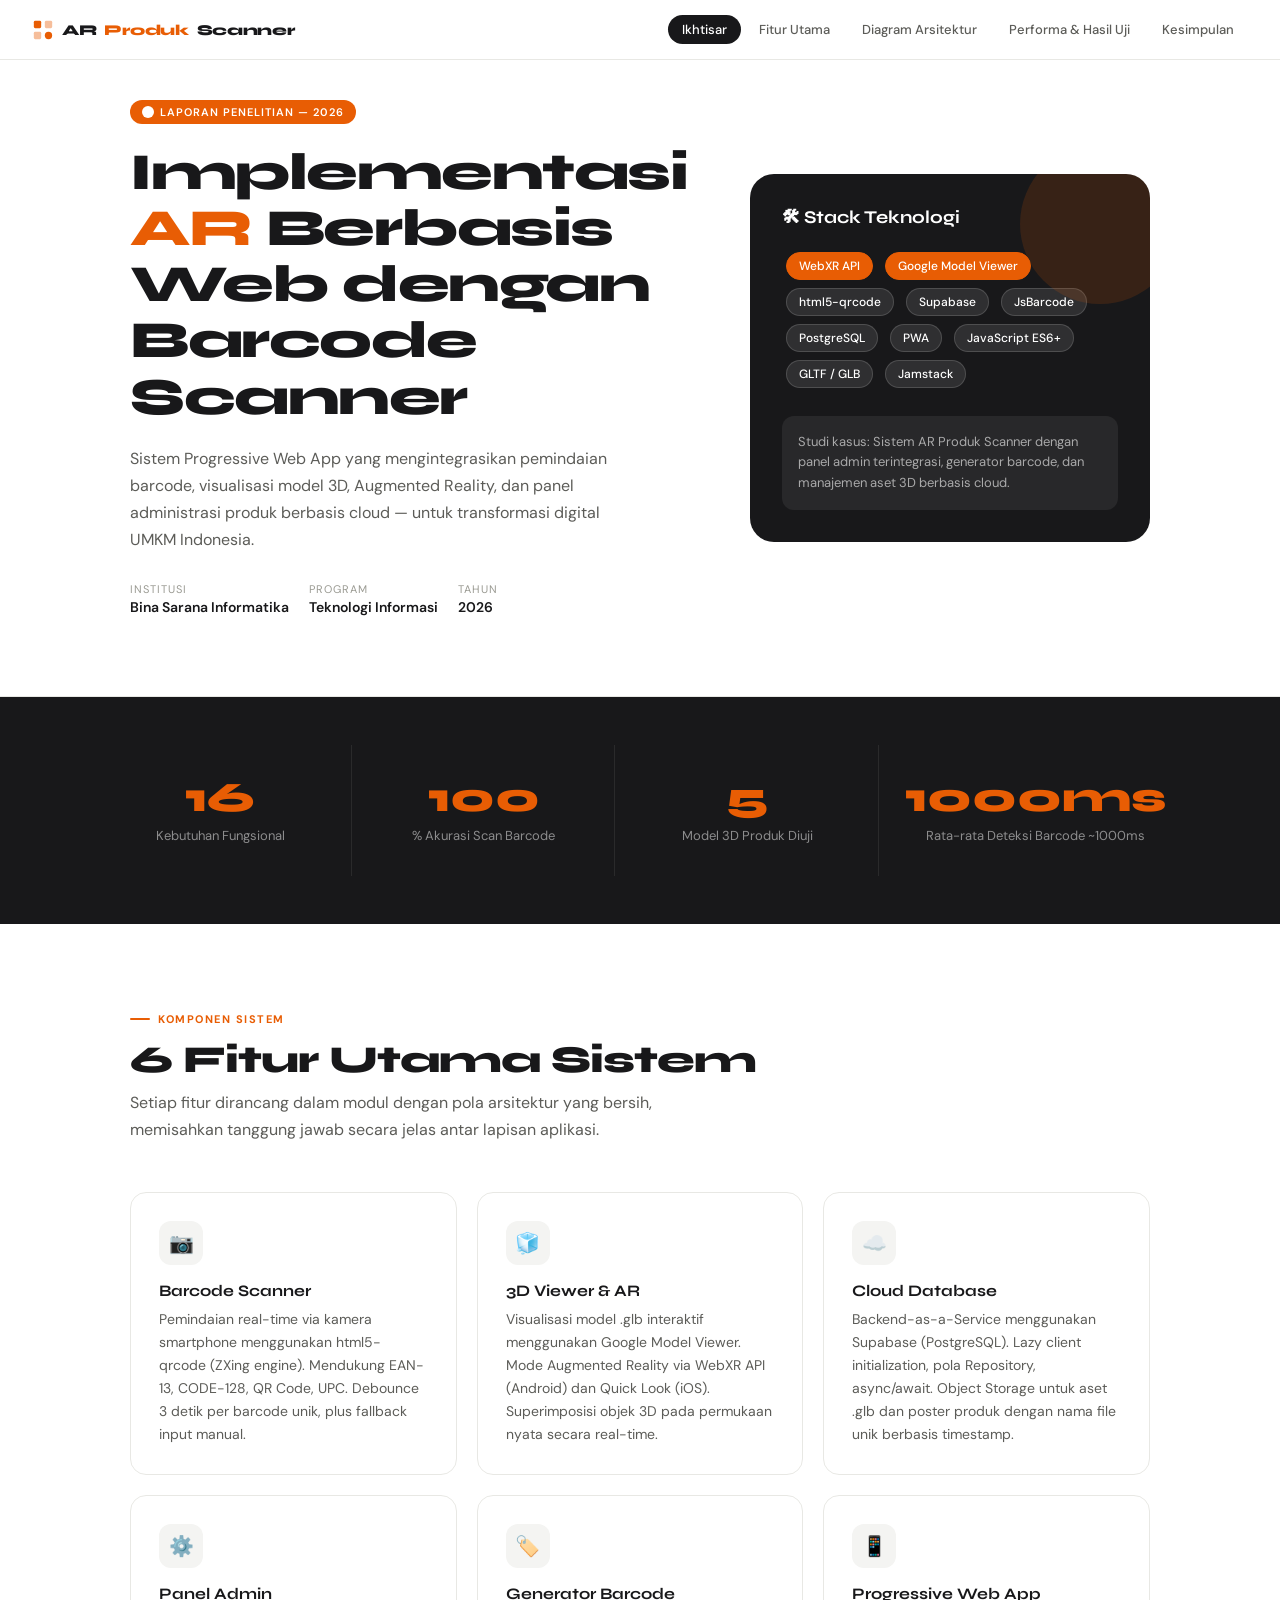
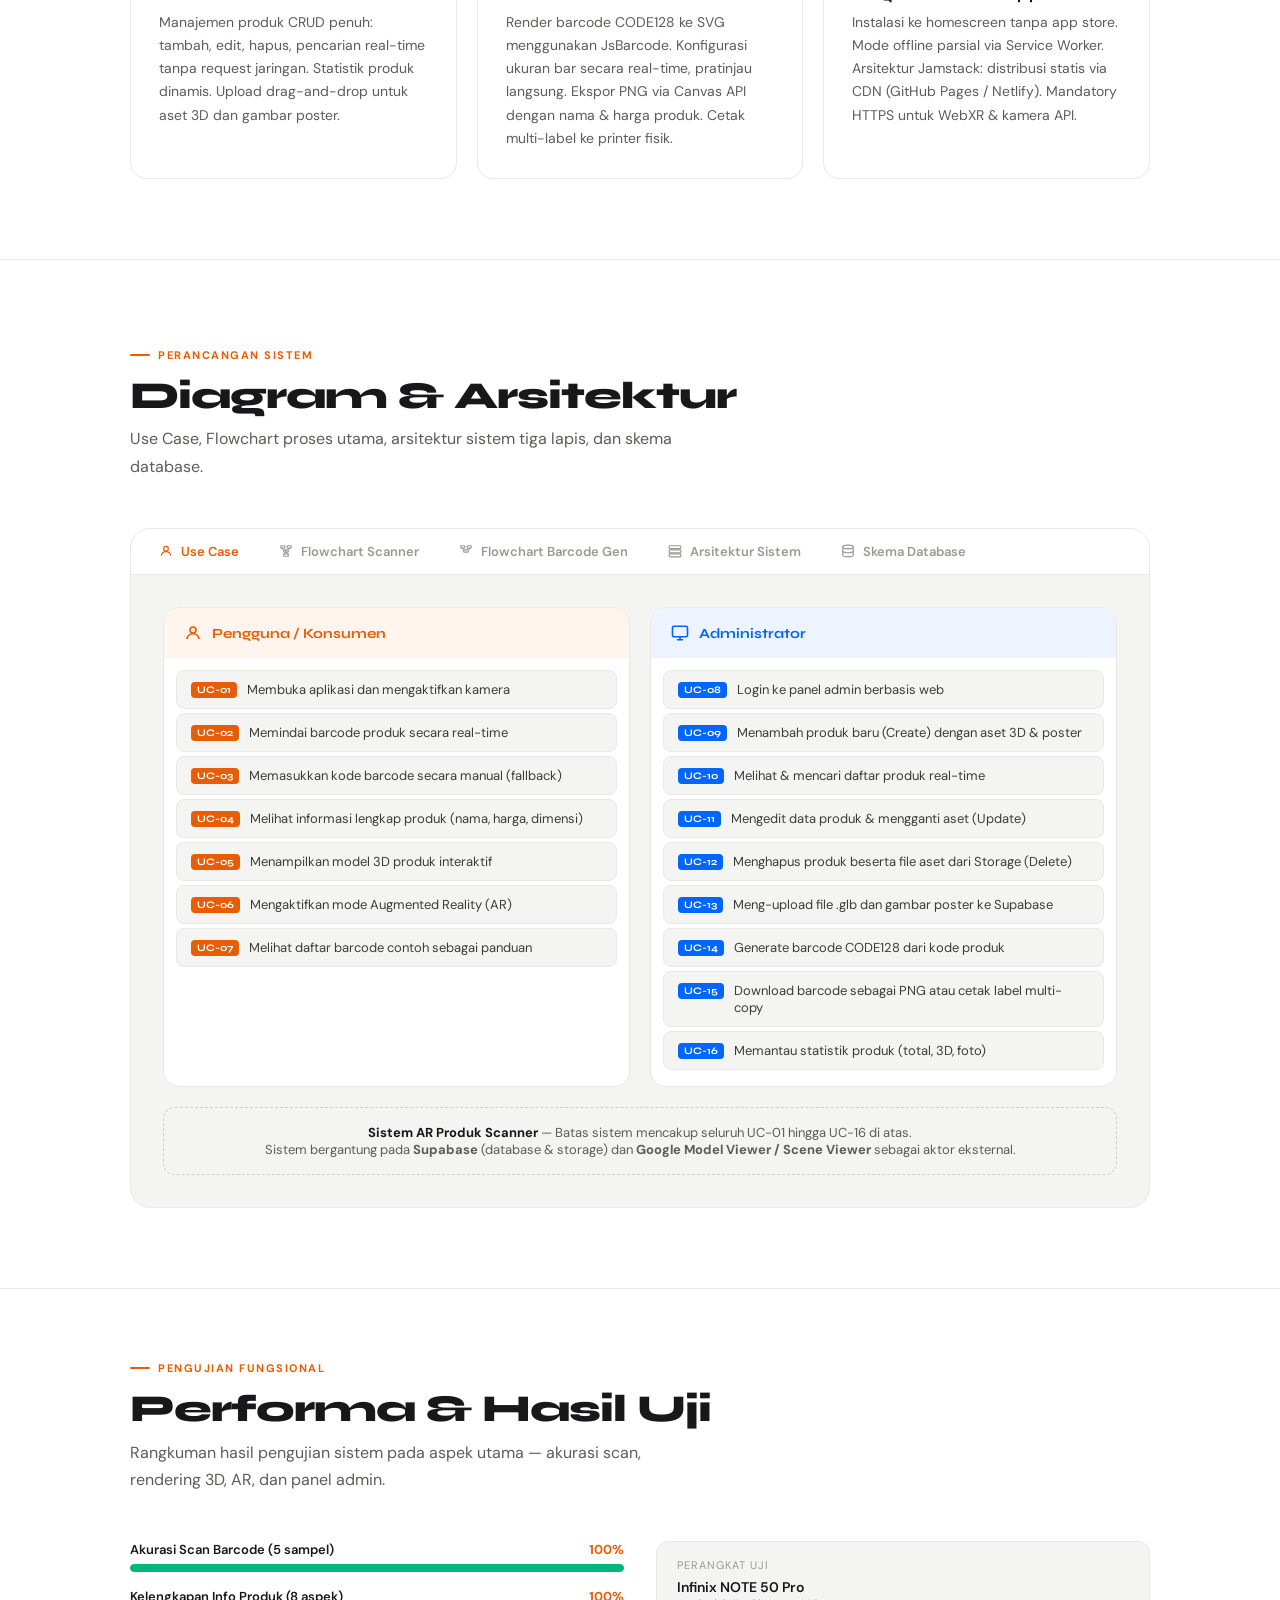
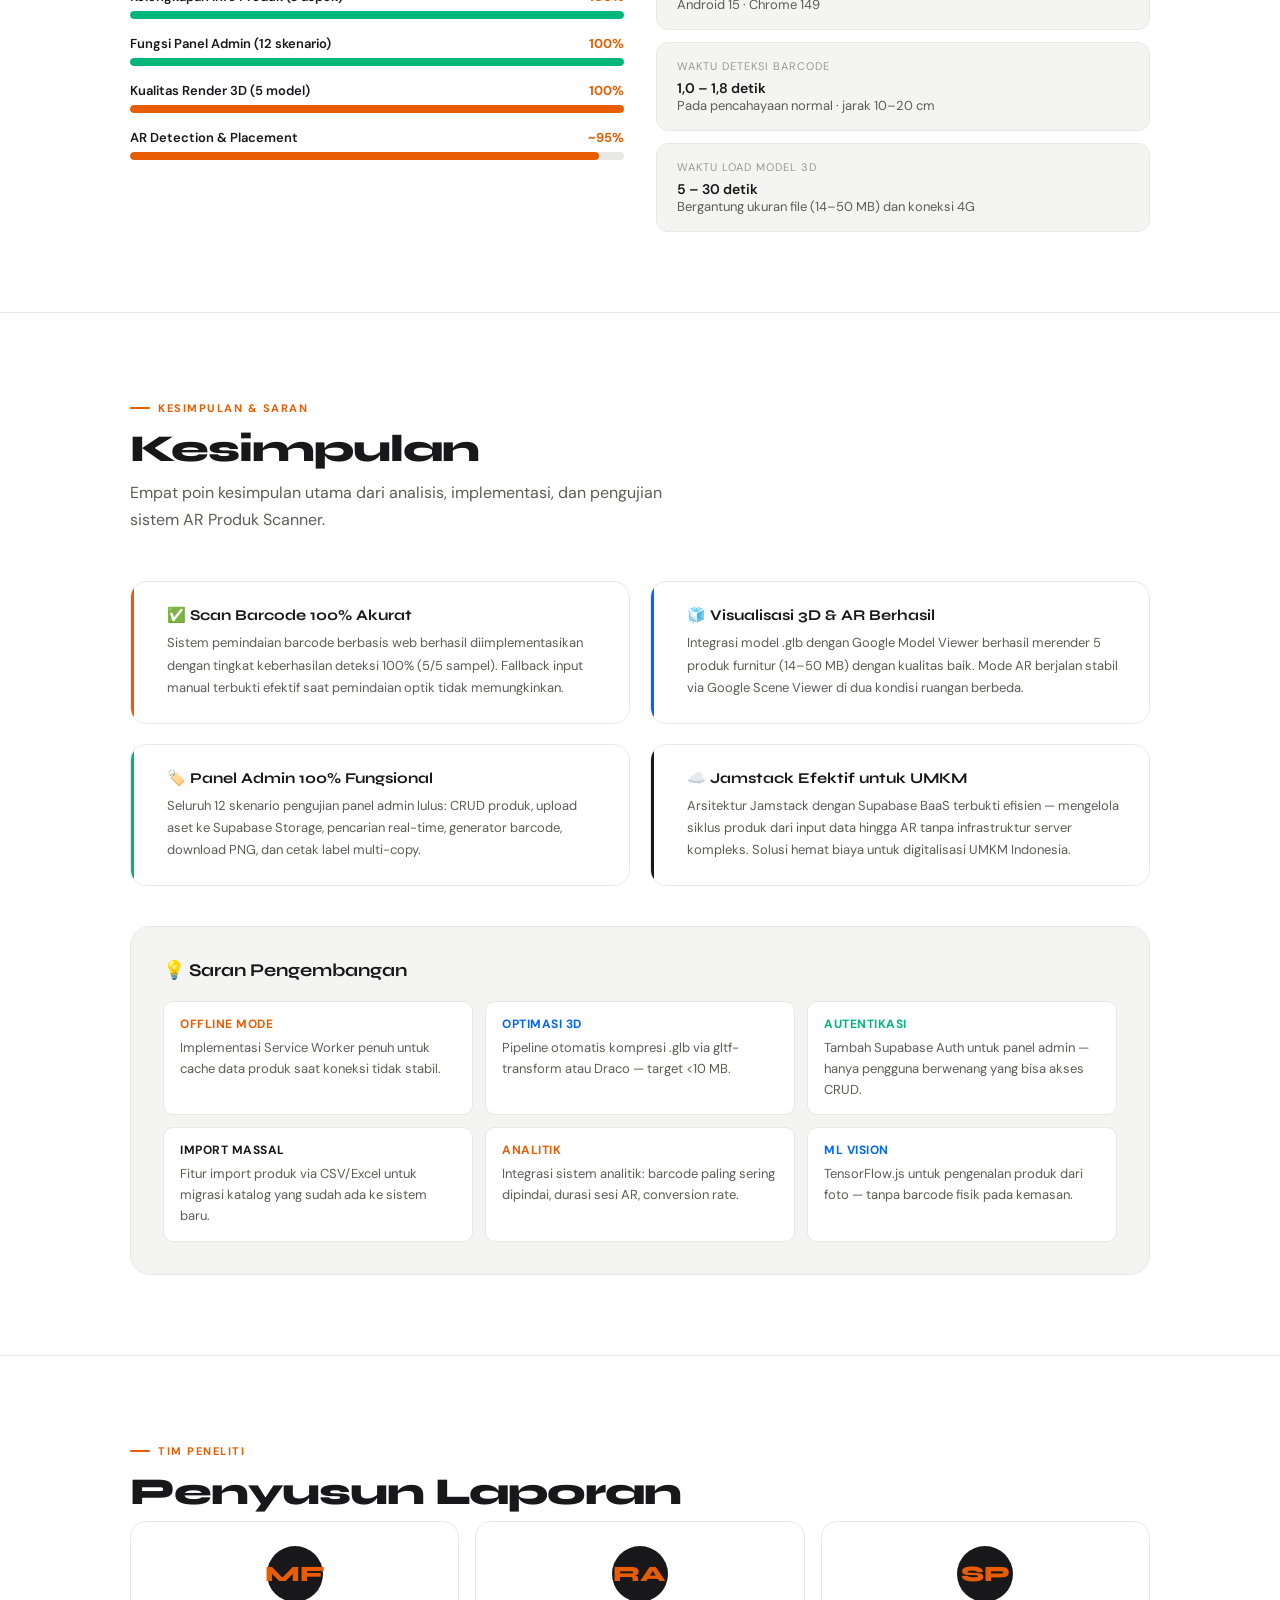
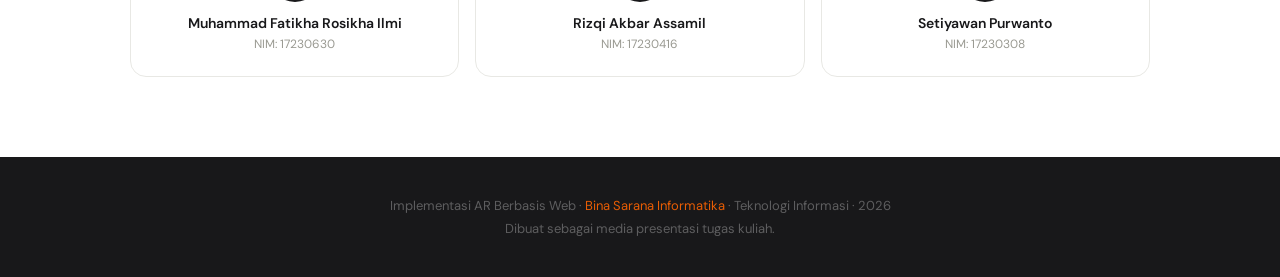
==== ARLabel/ar-presentasi.html @ 452294fd "Add files via upload" ====
<!DOCTYPE html>
<html lang="id">
<head>
<meta charset="UTF-8">
<meta name="viewport" content="width=device-width, initial-scale=1.0">
<title>AR Produk Scanner — Presentasi</title>
<link href="https://fonts.googleapis.com/css2?family=Syne:wght@400;600;700;800&family=DM+Sans:ital,opsz,wght@0,9..40,300;0,9..40,400;0,9..40,500;1,9..40,300&display=swap" rel="stylesheet">
<style>
:root {
  --white: #ffffff;
  --off: #f7f7f5;
  --gray-50: #f4f4f2;
  --gray-100: #e8e8e4;
  --gray-200: #d0d0ca;
  --gray-400: #9a9a92;
  --gray-600: #5c5c58;
  --gray-900: #18181a;
  --accent: #e85d04;
  --accent-2: #0066ff;
  --accent-3: #00b67a;
  --accent-dark: #bf4a00;
  --shadow: 0 2px 16px rgba(0,0,0,0.07);
  --shadow-lg: 0 8px 40px rgba(0,0,0,0.10);
  --radius: 16px;
  --radius-sm: 8px;
}

*, *::before, *::after { box-sizing: border-box; margin: 0; padding: 0; }

html { scroll-behavior: smooth; }

body {
  font-family: 'DM Sans', sans-serif;
  background: var(--white);
  color: var(--gray-900);
  min-height: 100vh;
  overflow-x: hidden;
}

/* NAV */
nav {
  position: fixed; top: 0; left: 0; right: 0; z-index: 100;
  background: rgba(255,255,255,0.92);
  backdrop-filter: blur(12px);
  border-bottom: 1px solid var(--gray-100);
  padding: 0 32px;
  height: 60px;
  display: flex; align-items: center; justify-content: space-between;
}
.nav-brand {
  font-family: 'Syne', sans-serif;
  font-weight: 800;
  font-size: 15px;
  letter-spacing: -0.3px;
  color: var(--gray-900);
  display: flex; align-items: center; gap: 8px;
}
.nav-brand span { color: var(--accent); }
.nav-links { display: flex; gap: 4px; }
.nav-links a {
  padding: 6px 14px;
  border-radius: 999px;
  font-size: 13px;
  font-weight: 500;
  color: var(--gray-600);
  text-decoration: none;
  transition: all 0.2s;
}
.nav-links a:hover { background: var(--gray-50); color: var(--gray-900); }
.nav-links a.active { background: var(--gray-900); color: #fff; }

/* HERO */
.hero {
  padding: 100px 40px 80px;
  max-width: 1100px;
  margin: 0 auto;
  display: grid;
  grid-template-columns: 1fr 400px;
  gap: 60px;
  align-items: center;
}
.hero-badge {
  display: inline-flex; align-items: center; gap: 6px;
  background: var(--accent);
  color: #fff;
  font-size: 11px;
  font-weight: 600;
  letter-spacing: 1px;
  text-transform: uppercase;
  padding: 5px 12px;
  border-radius: 999px;
  margin-bottom: 20px;
}
.hero h1 {
  font-family: 'Syne', sans-serif;
  font-weight: 800;
  font-size: clamp(32px, 5vw, 52px);
  line-height: 1.08;
  letter-spacing: -1.5px;
  color: var(--gray-900);
  margin-bottom: 20px;
}
.hero h1 em { font-style: normal; color: var(--accent); }
.hero-sub {
  font-size: 16px;
  line-height: 1.7;
  color: var(--gray-600);
  margin-bottom: 28px;
  max-width: 480px;
}
.hero-meta {
  display: flex; gap: 20px; flex-wrap: wrap;
}
.hero-meta-item {
  display: flex; flex-direction: column;
}
.hero-meta-item .label { font-size: 11px; text-transform: uppercase; letter-spacing: 1px; color: var(--gray-400); }
.hero-meta-item .value { font-size: 14px; font-weight: 600; color: var(--gray-900); margin-top: 2px; }

.hero-card {
  background: var(--gray-900);
  border-radius: 24px;
  padding: 32px;
  color: #fff;
  position: relative;
  overflow: hidden;
}
.hero-card::before {
  content: '';
  position: absolute; top: -30px; right: -30px;
  width: 160px; height: 160px;
  background: var(--accent);
  border-radius: 50%;
  opacity: 0.15;
}
.hero-card h3 { font-family: 'Syne', sans-serif; font-size: 18px; font-weight: 700; margin-bottom: 20px; }
.tech-pill {
  display: inline-block;
  background: rgba(255,255,255,0.1);
  border: 1px solid rgba(255,255,255,0.15);
  color: #fff;
  padding: 5px 12px;
  border-radius: 999px;
  font-size: 12px;
  font-weight: 500;
  margin: 4px;
}
.tech-pill.highlight { background: var(--accent); border-color: var(--accent); }

/* SECTIONS */
.section {
  padding: 80px 40px;
  max-width: 1100px;
  margin: 0 auto;
}
.section-label {
  display: inline-flex; align-items: center; gap: 8px;
  font-size: 11px; font-weight: 700; letter-spacing: 1.5px;
  text-transform: uppercase; color: var(--accent);
  margin-bottom: 12px;
}
.section-label::before {
  content: '';
  display: block;
  width: 20px; height: 2px;
  background: var(--accent);
  border-radius: 2px;
}
.section h2 {
  font-family: 'Syne', sans-serif;
  font-size: clamp(24px, 3.5vw, 38px);
  font-weight: 800;
  letter-spacing: -1px;
  color: var(--gray-900);
  margin-bottom: 8px;
  line-height: 1.15;
}
.section-desc {
  font-size: 16px;
  color: var(--gray-600);
  line-height: 1.7;
  max-width: 560px;
  margin-bottom: 48px;
}
.divider {
  border: none;
  border-top: 1px solid var(--gray-100);
  margin: 0;
}

/* STATS STRIPE */
.stats-stripe {
  background: var(--gray-900);
  padding: 48px 40px;
}
.stats-inner {
  max-width: 1100px;
  margin: 0 auto;
  display: grid;
  grid-template-columns: repeat(4, 1fr);
  gap: 2px;
}
.stat-item {
  padding: 32px 24px;
  text-align: center;
  border-right: 1px solid rgba(255,255,255,0.08);
}
.stat-item:last-child { border-right: none; }
.stat-num {
  font-family: 'Syne', sans-serif;
  font-size: 42px;
  font-weight: 800;
  color: var(--accent);
  line-height: 1;
  margin-bottom: 8px;
}
.stat-label { font-size: 13px; color: rgba(255,255,255,0.5); }

/* FEATURE GRID */
.feature-grid {
  display: grid;
  grid-template-columns: repeat(3, 1fr);
  gap: 20px;
}
.feature-card {
  background: var(--white);
  border: 1.5px solid var(--gray-100);
  border-radius: var(--radius);
  padding: 28px;
  transition: all 0.25s;
  cursor: default;
  position: relative;
  overflow: hidden;
}
.feature-card:hover {
  border-color: var(--accent);
  box-shadow: var(--shadow-lg);
  transform: translateY(-3px);
}
.feature-card:hover .feature-icon { background: var(--accent); color: #fff; }
.feature-icon {
  width: 44px; height: 44px;
  border-radius: 12px;
  background: var(--gray-50);
  display: flex; align-items: center; justify-content: center;
  font-size: 20px;
  margin-bottom: 16px;
  transition: all 0.25s;
}
.feature-card h4 {
  font-family: 'Syne', sans-serif;
  font-size: 16px;
  font-weight: 700;
  color: var(--gray-900);
  margin-bottom: 8px;
}
.feature-card p {
  font-size: 14px;
  color: var(--gray-600);
  line-height: 1.65;
}

/* DIAGRAM AREA */
.diagram-area {
  background: var(--gray-50);
  border: 1.5px solid var(--gray-100);
  border-radius: 20px;
  overflow: hidden;
}
.diagram-tabs {
  display: flex;
  border-bottom: 1.5px solid var(--gray-100);
  background: var(--white);
  padding: 0 8px;
  overflow-x: auto;
}
.diagram-tab {
  padding: 14px 20px;
  font-size: 13px;
  font-weight: 600;
  color: var(--gray-400);
  cursor: pointer;
  border-bottom: 2.5px solid transparent;
  margin-bottom: -1.5px;
  white-space: nowrap;
  transition: all 0.2s;
  display: flex; align-items: center; gap: 8px;
}
.diagram-tab:hover { color: var(--gray-900); }
.diagram-tab.active { color: var(--accent); border-bottom-color: var(--accent); }
.diagram-content { padding: 32px; display: none; }
.diagram-content.active { display: block; }

/* FLOWCHART SVG */
.flow-wrap { display: flex; justify-content: center; overflow-x: auto; }
svg.diagram { max-width: 100%; }

/* USE CASE TABLE */
.usecase-grid {
  display: grid;
  grid-template-columns: 1fr 1fr;
  gap: 20px;
}
.actor-box {
  background: var(--white);
  border: 1.5px solid var(--gray-100);
  border-radius: var(--radius);
  overflow: hidden;
}
.actor-header {
  padding: 16px 20px;
  font-family: 'Syne', sans-serif;
  font-size: 14px;
  font-weight: 700;
  display: flex; align-items: center; gap: 10px;
}
.actor-header.user { background: #fff4ee; color: var(--accent); }
.actor-header.admin { background: #eef4ff; color: var(--accent-2); }
.actor-body { padding: 8px 12px 12px; }
.uc-item {
  padding: 10px 14px;
  margin: 4px 0;
  border-radius: 8px;
  font-size: 13px;
  color: var(--gray-700, #3c3c3a);
  display: flex; align-items: flex-start; gap: 10px;
  background: var(--gray-50);
  border: 1px solid var(--gray-100);
}
.uc-item .uc-num {
  font-family: 'Syne', sans-serif;
  font-size: 10px;
  font-weight: 700;
  color: var(--white);
  background: var(--accent);
  padding: 2px 6px;
  border-radius: 4px;
  white-space: nowrap;
  margin-top: 1px;
}
.uc-item.admin-uc .uc-num { background: var(--accent-2); }

/* ARCH LAYERS */
.arch-layers { display: flex; flex-direction: column; gap: 12px; }
.arch-layer {
  border-radius: 14px;
  padding: 20px 24px;
  display: flex;
  align-items: flex-start;
  gap: 16px;
  border: 1.5px solid;
  transition: all 0.25s;
}
.arch-layer:hover { transform: translateX(4px); }
.arch-layer.client { border-color: #ffd0b5; background: #fff8f4; }
.arch-layer.service { border-color: #c0d8ff; background: #f0f6ff; }
.arch-layer.data { border-color: #b8ebd5; background: #f0faf5; }
.arch-layer-icon {
  width: 44px; height: 44px;
  border-radius: 12px;
  display: flex; align-items: center; justify-content: center;
  font-size: 22px;
  flex-shrink: 0;
}
.arch-layer.client .arch-layer-icon { background: #ffe5d0; }
.arch-layer.service .arch-layer-icon { background: #d5e8ff; }
.arch-layer.data .arch-layer-icon { background: #d0f0e5; }
.arch-layer-body h4 { font-family: 'Syne', sans-serif; font-size: 15px; font-weight: 700; margin-bottom: 4px; }
.arch-layer-body p { font-size: 13px; color: var(--gray-600); line-height: 1.6; }
.arch-arrow {
  text-align: center;
  font-size: 12px;
  color: var(--gray-400);
  font-style: italic;
  padding: 0 16px;
  display: flex; align-items: center; justify-content: center; gap: 8px;
}
.arch-arrow::before, .arch-arrow::after {
  content: '';
  flex: 1; height: 1px;
  background: var(--gray-200);
}

/* DB SCHEMA */
.db-table {
  background: var(--white);
  border: 1.5px solid var(--gray-100);
  border-radius: var(--radius);
  overflow: hidden;
}
.db-table-header {
  background: var(--gray-900);
  padding: 14px 20px;
  font-family: 'Syne', sans-serif;
  font-size: 14px;
  font-weight: 700;
  color: #fff;
  display: flex; align-items: center; gap: 10px;
}
.db-table-header .db-icon { color: var(--accent); }
table.schema {
  width: 100%;
  border-collapse: collapse;
  font-size: 13px;
}
table.schema th {
  background: var(--gray-50);
  padding: 10px 16px;
  text-align: left;
  font-weight: 600;
  font-size: 11px;
  text-transform: uppercase;
  letter-spacing: 0.8px;
  color: var(--gray-600);
  border-bottom: 1.5px solid var(--gray-100);
}
table.schema td {
  padding: 11px 16px;
  border-bottom: 1px solid var(--gray-50);
  color: var(--gray-900);
  vertical-align: top;
}
table.schema tr:last-child td { border-bottom: none; }
table.schema tr:hover td { background: var(--gray-50); }
.badge {
  display: inline-block;
  padding: 2px 8px;
  border-radius: 4px;
  font-size: 11px;
  font-weight: 600;
  letter-spacing: 0.3px;
}
.badge-pk { background: #fff1e5; color: var(--accent); }
.badge-nn { background: #e5f0ff; color: var(--accent-2); }
.badge-uk { background: #fce8ff; color: #9b3dca; }
.badge-opt { background: var(--gray-50); color: var(--gray-600); }
.code-type { font-family: monospace; font-size: 12px; color: var(--accent-2); }

/* CONCLUSION */
.conclusion-grid {
  display: grid;
  grid-template-columns: repeat(2, 1fr);
  gap: 20px;
}
.conclusion-card {
  border-radius: var(--radius);
  padding: 24px;
  border: 1.5px solid var(--gray-100);
  background: var(--white);
  position: relative;
  overflow: hidden;
}
.conclusion-card::before {
  content: '';
  position: absolute;
  top: 0; left: 0;
  width: 3px;
  height: 100%;
}
.conclusion-card.orange::before { background: var(--accent); }
.conclusion-card.blue::before { background: var(--accent-2); }
.conclusion-card.green::before { background: var(--accent-3); }
.conclusion-card.dark::before { background: var(--gray-900); }
.conclusion-card h4 {
  font-family: 'Syne', sans-serif;
  font-size: 15px;
  font-weight: 700;
  color: var(--gray-900);
  margin-bottom: 8px;
  padding-left: 12px;
}
.conclusion-card p {
  font-size: 13px;
  line-height: 1.7;
  color: var(--gray-600);
  padding-left: 12px;
}

/* TEAM */
.team-row {
  display: flex;
  gap: 16px;
  flex-wrap: wrap;
}
.team-card {
  flex: 1; min-width: 180px;
  background: var(--white);
  border: 1.5px solid var(--gray-100);
  border-radius: var(--radius);
  padding: 24px;
  text-align: center;
  transition: all 0.2s;
}
.team-card:hover { border-color: var(--accent); box-shadow: var(--shadow); transform: translateY(-2px); }
.team-avatar {
  width: 56px; height: 56px;
  border-radius: 50%;
  background: var(--gray-900);
  margin: 0 auto 12px;
  display: flex; align-items: center; justify-content: center;
  font-family: 'Syne', sans-serif;
  font-weight: 800;
  font-size: 22px;
  color: var(--accent);
}
.team-card h4 { font-size: 14px; font-weight: 600; color: var(--gray-900); margin-bottom: 4px; }
.team-card p { font-size: 12px; color: var(--gray-400); }

/* PROGRESS BARS */
.progress-list { display: flex; flex-direction: column; gap: 16px; }
.progress-item {}
.progress-header { display: flex; justify-content: space-between; margin-bottom: 6px; }
.progress-label { font-size: 13px; font-weight: 600; color: var(--gray-900); }
.progress-val { font-size: 13px; font-weight: 700; color: var(--accent); }
.progress-bar {
  height: 8px;
  background: var(--gray-100);
  border-radius: 999px;
  overflow: hidden;
}
.progress-fill {
  height: 100%;
  border-radius: 999px;
  background: var(--accent);
  transition: width 1.5s cubic-bezier(.22,1,.36,1);
  width: 0;
}

/* FOOTER */
footer {
  background: var(--gray-900);
  padding: 40px;
  text-align: center;
}
footer p { font-size: 13px; color: rgba(255,255,255,0.3); }
footer span { color: var(--accent); }

/* ANIMATE ON SCROLL */
.anim-in { opacity: 0; transform: translateY(24px); transition: opacity 0.6s ease, transform 0.6s ease; }
.anim-in.visible { opacity: 1; transform: none; }

@media (max-width: 780px) {
  .hero { grid-template-columns: 1fr; }
  .hero-card { display: none; }
  .stats-inner { grid-template-columns: repeat(2,1fr); }
  .feature-grid { grid-template-columns: 1fr; }
  .usecase-grid { grid-template-columns: 1fr; }
  .conclusion-grid { grid-template-columns: 1fr; }
  nav { padding: 0 16px; }
  .nav-links { display: none; }
  .section { padding: 60px 20px; }
  .hero { padding: 80px 20px 60px; }
}
</style>
</head>
<body>

<!-- NAV -->
<nav>
  <div class="nav-brand">
    <svg width="22" height="22" viewBox="0 0 24 24" fill="none"><rect x="2" y="2" width="8" height="8" rx="1.5" fill="#e85d04"/><rect x="14" y="2" width="8" height="8" rx="1.5" fill="#e85d04" opacity=".4"/><rect x="2" y="14" width="8" height="8" rx="1.5" fill="#e85d04" opacity=".4"/><circle cx="18" cy="18" r="4" fill="#e85d04"/></svg>
    AR <span>Produk</span> Scanner
  </div>
  <div class="nav-links">
    <a href="#overview" class="active">Ikhtisar</a>
    <a href="#fiturutama">Fitur Utama</a>
    <a href="#diagram&arsitektur">Diagram Arsitektur</a>
    <a href="#performa">Performa & Hasil Uji</a>
    <a href="#kesimpulan">Kesimpulan</a>

  </div>
</nav>

<!-- HERO -->
<section class="hero" id="overview">
  <div>
    <div class="hero-badge">
      <svg width="12" height="12" viewBox="0 0 12 12" fill="currentColor"><circle cx="6" cy="6" r="6"/></svg>
      Laporan Penelitian — 2026
    </div>
    <h1>Implementasi <em>AR</em> Berbasis Web dengan Barcode Scanner</h1>
    <p class="hero-sub">Sistem Progressive Web App yang mengintegrasikan pemindaian barcode, visualisasi model 3D, Augmented Reality, dan panel administrasi produk berbasis cloud — untuk transformasi digital UMKM Indonesia.</p>
    <div class="hero-meta">
      <div class="hero-meta-item">
        <span class="label">Institusi</span>
        <span class="value">Bina Sarana Informatika</span>
      </div>
      <div class="hero-meta-item">
        <span class="label">Program</span>
        <span class="value">Teknologi Informasi</span>
      </div>
      <div class="hero-meta-item">
        <span class="label">Tahun</span>
        <span class="value">2026</span>
      </div>
    </div>
  </div>
  <div class="hero-card anim-in">
    <h3>🛠 Stack Teknologi</h3>
    <div style="margin-top: 8px;">
      <span class="tech-pill highlight">WebXR API</span>
      <span class="tech-pill highlight">Google Model Viewer</span>
      <span class="tech-pill">html5-qrcode</span>
      <span class="tech-pill">Supabase</span>
      <span class="tech-pill">JsBarcode</span>
      <span class="tech-pill">PostgreSQL</span>
      <span class="tech-pill">PWA</span>
      <span class="tech-pill">JavaScript ES6+</span>
      <span class="tech-pill">GLTF / GLB</span>
      <span class="tech-pill">Jamstack</span>
    </div>
    <div style="margin-top: 24px; padding: 16px; background: rgba(255,255,255,0.07); border-radius: 12px; font-size: 13px; color: rgba(255,255,255,0.6); line-height: 1.6;">
      Studi kasus: Sistem AR Produk Scanner dengan panel admin terintegrasi, generator barcode, dan manajemen aset 3D berbasis cloud.
    </div>
  </div>
</section>

<hr class="divider">

<!-- STATS -->
<div class="stats-stripe">
  <div class="stats-inner">
    <div class="stat-item">
      <div class="stat-num" data-count="16">0</div>
      <div class="stat-label">Kebutuhan Fungsional</div>
    </div>
    <div class="stat-item">
      <div class="stat-num" data-count="100">0</div>
      <div class="stat-label">% Akurasi Scan Barcode</div>
    </div>
    <div class="stat-item">
      <div class="stat-num" data-count="5">0</div>
      <div class="stat-label">Model 3D Produk Diuji</div>
    </div>
    <div class="stat-item">
      <div class="stat-num" data-count="1000" data-suffix="ms">0</div>
      <div class="stat-label">Rata-rata Deteksi Barcode ~1000ms</div>
    </div>
  </div>
</div>

<!-- FITUR UTAMA -->
<section class="section" id="fiturutama">
  <div class="anim-in">
    <p class="section-label">Komponen Sistem</p>
    <h2>6 Fitur Utama Sistem</h2>
    <p class="section-desc">Setiap fitur dirancang dalam modul dengan pola arsitektur yang bersih, memisahkan tanggung jawab secara jelas antar lapisan aplikasi.</p>
  </div>
  <div class="feature-grid anim-in">
    <div class="feature-card">
      <div class="feature-icon">📷</div>
      <h4>Barcode Scanner</h4>
      <p>Pemindaian real-time via kamera smartphone menggunakan html5-qrcode (ZXing engine). Mendukung EAN-13, CODE-128, QR Code, UPC. Debounce 3 detik per barcode unik, plus fallback input manual.</p>
    </div>
    <div class="feature-card">
      <div class="feature-icon">🧊</div>
      <h4>3D Viewer & AR</h4>
      <p>Visualisasi model .glb interaktif menggunakan Google Model Viewer. Mode Augmented Reality via WebXR API (Android) dan Quick Look (iOS). Superimposisi objek 3D pada permukaan nyata secara real-time.</p>
    </div>
    <div class="feature-card">
      <div class="feature-icon">☁️</div>
      <h4>Cloud Database</h4>
      <p>Backend-as-a-Service menggunakan Supabase (PostgreSQL). Lazy client initialization, pola Repository, async/await. Object Storage untuk aset .glb dan poster produk dengan nama file unik berbasis timestamp.</p>
    </div>
    <div class="feature-card">
      <div class="feature-icon">⚙️</div>
      <h4>Panel Admin</h4>
      <p>Manajemen produk CRUD penuh: tambah, edit, hapus, pencarian real-time tanpa request jaringan. Statistik produk dinamis. Upload drag-and-drop untuk aset 3D dan gambar poster.</p>
    </div>
    <div class="feature-card">
      <div class="feature-icon">🏷️</div>
      <h4>Generator Barcode</h4>
      <p>Render barcode CODE128 ke SVG menggunakan JsBarcode. Konfigurasi ukuran bar secara real-time, pratinjau langsung. Ekspor PNG via Canvas API dengan nama & harga produk. Cetak multi-label ke printer fisik.</p>
    </div>
    <div class="feature-card">
      <div class="feature-icon">📱</div>
      <h4>Progressive Web App</h4>
      <p>Instalasi ke homescreen tanpa app store. Mode offline parsial via Service Worker. Arsitektur Jamstack: distribusi statis via CDN (GitHub Pages / Netlify). Mandatory HTTPS untuk WebXR & kamera API.</p>
    </div>
  </div>
</section>

<hr class="divider">

<!-- DIAGRAM TABS -->
<section class="section" id="diagram&arsitektur">
  <div class="anim-in">
    <p class="section-label">Perancangan Sistem</p>
    <h2>Diagram & Arsitektur</h2>
    <p class="section-desc">Use Case, Flowchart proses utama, arsitektur sistem tiga lapis, dan skema database.</p>
  </div>

  <div class="diagram-area anim-in">
    <div class="diagram-tabs">
      <div class="diagram-tab active" onclick="switchTab(this,'tab-usecase')">
        <svg width="14" height="14" viewBox="0 0 24 24" fill="none" stroke="currentColor" stroke-width="2"><circle cx="12" cy="8" r="4"/><path d="M4 20c0-4 3.6-7 8-7s8 3 8 7"/></svg>
        Use Case
      </div>
      <div class="diagram-tab" onclick="switchTab(this,'tab-flow1')" id="flowchart">
        <svg width="14" height="14" viewBox="0 0 24 24" fill="none" stroke="currentColor" stroke-width="2"><rect x="3" y="3" width="7" height="4" rx="1"/><rect x="14" y="3" width="7" height="4" rx="1"/><rect x="8" y="10" width="8" height="4" rx="1"/><rect x="8" y="17" width="8" height="4" rx="1"/><path d="M6.5 7v3"/><path d="M17.5 7v3"/><path d="M12 10v7"/></svg>
        Flowchart Scanner
      </div>
      <div class="diagram-tab" onclick="switchTab(this,'tab-flow2')">
        <svg width="14" height="14" viewBox="0 0 24 24" fill="none" stroke="currentColor" stroke-width="2"><rect x="3" y="3" width="7" height="4" rx="1"/><rect x="14" y="3" width="7" height="4" rx="1"/><rect x="8" y="10" width="8" height="4" rx="1"/><path d="M6.5 7v3"/><path d="M17.5 7v3"/></svg>
        Flowchart Barcode Gen
      </div>
      <div class="diagram-tab" onclick="switchTab(this,'tab-arch')" id="arsitektur">
        <svg width="14" height="14" viewBox="0 0 24 24" fill="none" stroke="currentColor" stroke-width="2"><rect x="2" y="3" width="20" height="5" rx="1.5"/><rect x="2" y="10" width="20" height="5" rx="1.5"/><rect x="2" y="17" width="20" height="5" rx="1.5"/></svg>
        Arsitektur Sistem
      </div>
      <div class="diagram-tab" onclick="switchTab(this,'tab-db')" id="database">
        <svg width="14" height="14" viewBox="0 0 24 24" fill="none" stroke="currentColor" stroke-width="2"><ellipse cx="12" cy="5" rx="9" ry="3"/><path d="M3 5v14c0 1.66 4 3 9 3s9-1.34 9-3V5"/><path d="M3 12c0 1.66 4 3 9 3s9-1.34 9-3"/></svg>
        Skema Database
      </div>
    </div>

    <!-- USE CASE TAB -->
    <div class="diagram-content active" id="tab-usecase">
      <div class="usecase-grid">
        <div class="actor-box">
          <div class="actor-header user">
            <svg width="18" height="18" viewBox="0 0 24 24" fill="none" stroke="currentColor" stroke-width="2.2"><circle cx="12" cy="8" r="4"/><path d="M4 20c0-4 3.6-7 8-7s8 3 8 7"/></svg>
            Pengguna / Konsumen
          </div>
          <div class="actor-body">
            <div class="uc-item"><span class="uc-num">UC-01</span>Membuka aplikasi dan mengaktifkan kamera</div>
            <div class="uc-item"><span class="uc-num">UC-02</span>Memindai barcode produk secara real-time</div>
            <div class="uc-item"><span class="uc-num">UC-03</span>Memasukkan kode barcode secara manual (fallback)</div>
            <div class="uc-item"><span class="uc-num">UC-04</span>Melihat informasi lengkap produk (nama, harga, dimensi)</div>
            <div class="uc-item"><span class="uc-num">UC-05</span>Menampilkan model 3D produk interaktif</div>
            <div class="uc-item"><span class="uc-num">UC-06</span>Mengaktifkan mode Augmented Reality (AR)</div>
            <div class="uc-item"><span class="uc-num">UC-07</span>Melihat daftar barcode contoh sebagai panduan</div>
          </div>
        </div>
        <div class="actor-box">
          <div class="actor-header admin">
            <svg width="18" height="18" viewBox="0 0 24 24" fill="none" stroke="currentColor" stroke-width="2.2"><rect x="2" y="3" width="20" height="14" rx="2"/><path d="M8 21h8M12 17v4"/></svg>
            Administrator
          </div>
          <div class="actor-body">
            <div class="uc-item admin-uc"><span class="uc-num">UC-08</span>Login ke panel admin berbasis web</div>
            <div class="uc-item admin-uc"><span class="uc-num">UC-09</span>Menambah produk baru (Create) dengan aset 3D & poster</div>
            <div class="uc-item admin-uc"><span class="uc-num">UC-10</span>Melihat & mencari daftar produk real-time</div>
            <div class="uc-item admin-uc"><span class="uc-num">UC-11</span>Mengedit data produk & mengganti aset (Update)</div>
            <div class="uc-item admin-uc"><span class="uc-num">UC-12</span>Menghapus produk beserta file aset dari Storage (Delete)</div>
            <div class="uc-item admin-uc"><span class="uc-num">UC-13</span>Meng-upload file .glb dan gambar poster ke Supabase</div>
            <div class="uc-item admin-uc"><span class="uc-num">UC-14</span>Generate barcode CODE128 dari kode produk</div>
            <div class="uc-item admin-uc"><span class="uc-num">UC-15</span>Download barcode sebagai PNG atau cetak label multi-copy</div>
            <div class="uc-item admin-uc"><span class="uc-num">UC-16</span>Memantau statistik produk (total, 3D, foto)</div>
          </div>
        </div>
      </div>
      <!-- INCLUDE System boundary visual -->
      <div style="margin-top: 20px; padding: 16px 20px; background: var(--gray-50); border-radius: 12px; border: 1.5px dashed var(--gray-200); text-align: center; font-size: 13px; color: var(--gray-600);">
        <strong style="color:var(--gray-900);">Sistem AR Produk Scanner</strong> — Batas sistem mencakup seluruh UC-01 hingga UC-16 di atas.<br>
        Sistem bergantung pada <strong>Supabase</strong> (database & storage) dan <strong>Google Model Viewer / Scene Viewer</strong> sebagai aktor eksternal.
      </div>
    </div>

    <!-- FLOWCHART SCANNER -->
    <div class="diagram-content" id="tab-flow1" id="flowchart">
      <div class="flow-wrap">
        <svg class="diagram" viewBox="0 0 560 760" xmlns="http://www.w3.org/2000/svg" style="max-height:800px">
          <defs>
            <marker id="arr" markerWidth="8" markerHeight="8" refX="6" refY="3" orient="auto">
              <path d="M0,0 L0,6 L8,3 z" fill="#5c5c58"/>
            </marker>
            <filter id="card-shadow" x="-20%" y="-20%" width="140%" height="140%">
              <feDropShadow dx="0" dy="2" stdDeviation="4" flood-opacity="0.08"/>
            </filter>
          </defs>
          <style>
            .fc-start { fill: #18181a; }
            .fc-proc { fill: #ffffff; stroke: #d0d0ca; stroke-width: 1.5; }
            .fc-proc-hi { fill: #fff4ee; stroke: #e85d04; stroke-width: 1.5; }
            .fc-decision { fill: #eef4ff; stroke: #0066ff; stroke-width: 1.5; }
            .fc-end { fill: #18181a; }
            .fc-text { font-family: 'DM Sans', sans-serif; font-size: 13px; fill: #18181a; text-anchor: middle; }
            .fc-text-sm { font-family: 'DM Sans', sans-serif; font-size: 11px; fill: #5c5c58; text-anchor: middle; }
            .fc-text-white { font-family: 'DM Sans', sans-serif; font-size: 13px; fill: #fff; text-anchor: middle; font-weight: 600; }
            .fc-line { stroke: #9a9a92; stroke-width: 1.5; marker-end: url(#arr); fill: none; }
            .fc-label { font-family: 'DM Sans', sans-serif; font-size: 11px; fill: #0066ff; font-weight: 600; }
          </style>

          <!-- START -->
          <ellipse cx="280" cy="36" rx="64" ry="22" class="fc-start" filter="url(#card-shadow)"/>
          <text x="280" y="41" class="fc-text-white">MULAI</text>
          <line x1="280" y1="58" x2="280" y2="82" class="fc-line"/>

          <!-- 1: Buka Aplikasi -->
          <rect x="170" y="82" width="220" height="44" rx="10" class="fc-proc" filter="url(#card-shadow)"/>
          <text x="280" y="104" class="fc-text">Buka Aplikasi Web</text>
          <text x="280" y="118" class="fc-text-sm">(PWA / Browser)</text>
          <line x1="280" y1="126" x2="280" y2="150" class="fc-line"/>

          <!-- 2: Klik Scan -->
          <rect x="170" y="150" width="220" height="44" rx="10" class="fc-proc" filter="url(#card-shadow)"/>
          <text x="280" y="172" class="fc-text">Klik "Mulai Scan"</text>
          <text x="280" y="186" class="fc-text-sm">Kamera diaktifkan</text>
          <line x1="280" y1="194" x2="280" y2="218" class="fc-line"/>

          <!-- 3: Arahkan Kamera -->
          <rect x="170" y="218" width="220" height="44" rx="10" class="fc-proc-hi" filter="url(#card-shadow)"/>
          <text x="280" y="240" class="fc-text">Arahkan Kamera</text>
          <text x="280" y="254" class="fc-text-sm">ke Barcode Produk</text>
          <line x1="280" y1="262" x2="280" y2="290" class="fc-line"/>

          <!-- Decision: Terdeteksi? -->
          <polygon points="280,290 390,328 280,366 170,328" class="fc-decision" filter="url(#card-shadow)"/>
          <text x="280" y="322" class="fc-text">Barcode</text>
          <text x="280" y="338" class="fc-text">Terdeteksi?</text>

          <!-- YES arrow -->
          <line x1="280" y1="366" x2="280" y2="394" class="fc-line"/>
          <text x="292" y="382" class="fc-label">Ya</text>

          <!-- NO → manual -->
          <path d="M390,328 L460,328 L460,430 L390,430" stroke="#9a9a92" stroke-width="1.5" fill="none" marker-end="url(#arr)"/>
          <text x="460" y="315" class="fc-label" text-anchor="middle">Tidak</text>
          <rect x="390" y="398" width="130" height="36" rx="8" fill="#fff8f4" stroke="#e85d04" stroke-width="1.2"/>
          <text x="455" y="414" class="fc-text-sm" text-anchor="middle" font-size="11">Input Manual</text>
          <text x="455" y="428" class="fc-text-sm" text-anchor="middle" font-size="10">(Keyboard fallback)</text>
          <line x1="390" y1="416" x2="340" y2="416" stroke="#9a9a92" stroke-width="1.5" fill="none" marker-end="url(#arr)"/>

          <!-- 4: Kirim ke DB -->
          <rect x="170" y="394" width="220" height="44" rx="10" class="fc-proc" filter="url(#card-shadow)"/>
          <text x="280" y="416" class="fc-text">Query ke Supabase</text>
          <text x="280" y="430" class="fc-text-sm">findByBarcode(kode)</text>
          <line x1="280" y1="438" x2="280" y2="462" class="fc-line"/>

          <!-- Decision: Ada? -->
          <polygon points="280,462 390,500 280,538 170,500" class="fc-decision" filter="url(#card-shadow)"/>
          <text x="280" y="494" class="fc-text">Produk</text>
          <text x="280" y="510" class="fc-text">Ditemukan?</text>

          <!-- YES path -->
          <line x1="280" y1="538" x2="280" y2="566" class="fc-line"/>
          <text x="292" y="554" class="fc-label">Ya</text>

          <!-- NO → Error -->
          <path d="M170,500 L100,500 L100,590 L170,590" stroke="#c13030" stroke-width="1.5" fill="none" stroke-dasharray="5 3" marker-end="url(#arr)"/>
          <text x="65" y="487" class="fc-label" fill="#c13030" text-anchor="middle">Tidak</text>
          <rect x="100" y="574" width="70" height="32" rx="6" fill="#fdeaea" stroke="#c13030" stroke-width="1.2"/>
          <text x="135" y="593" class="fc-text-sm" fill="#c13030" text-anchor="middle">Tampil Error</text>

          <!-- 5: Tampil Info -->
          <rect x="170" y="566" width="220" height="44" rx="10" class="fc-proc-hi" filter="url(#card-shadow)"/>
          <text x="280" y="588" class="fc-text">Tampilkan Informasi</text>
          <text x="280" y="602" class="fc-text-sm">Nama • Harga • Dimensi • Poster</text>
          <line x1="280" y1="610" x2="280" y2="634" class="fc-line"/>

          <!-- 6: 3D + AR -->
          <rect x="170" y="634" width="220" height="44" rx="10" class="fc-proc" filter="url(#card-shadow)"/>
          <text x="280" y="655" class="fc-text">Tampilkan 3D Model</text>
          <text x="280" y="669" class="fc-text-sm">+ Aktifkan Tombol AR</text>
          <line x1="280" y1="678" x2="280" y2="702" class="fc-line"/>

          <!-- END -->
          <ellipse cx="280" cy="724" rx="64" ry="22" class="fc-end" filter="url(#card-shadow)"/>
          <text x="280" y="729" class="fc-text-white">SELESAI</text>
        </svg>
      </div>
    </div>

    <!-- FLOWCHART BARCODE GEN -->
    <div class="diagram-content" id="tab-flow2">
      <div class="flow-wrap">
        <svg class="diagram" viewBox="0 0 560 700" xmlns="http://www.w3.org/2000/svg" style="max-height:740px">
          <defs>
            <marker id="arr2" markerWidth="8" markerHeight="8" refX="6" refY="3" orient="auto">
              <path d="M0,0 L0,6 L8,3 z" fill="#5c5c58"/>
            </marker>
            <filter id="sh2" x="-20%" y="-20%" width="140%" height="140%">
              <feDropShadow dx="0" dy="2" stdDeviation="4" flood-opacity="0.08"/>
            </filter>
          </defs>
          <style>
            .g2-start { fill: #18181a; }
            .g2-proc { fill: #fff; stroke: #d0d0ca; stroke-width: 1.5; }
            .g2-hi { fill: #fff4ee; stroke: #e85d04; stroke-width: 1.5; }
            .g2-hi2 { fill: #eef4ff; stroke: #0066ff; stroke-width: 1.5; }
            .g2-green { fill: #f0faf5; stroke: #00b67a; stroke-width: 1.5; }
            .g2-t { font-family: 'DM Sans', sans-serif; font-size: 13px; fill: #18181a; text-anchor: middle; }
            .g2-ts { font-family: 'DM Sans', sans-serif; font-size: 11px; fill: #5c5c58; text-anchor: middle; }
            .g2-tw { font-family: 'DM Sans', sans-serif; font-size: 13px; fill: #fff; text-anchor: middle; font-weight: 600; }
            .g2-l { stroke: #9a9a92; stroke-width: 1.5; fill: none; marker-end: url(#arr2); }
            .g2-lbl { font-family: 'DM Sans', sans-serif; font-size: 11px; fill: #0066ff; font-weight: 600; }
          </style>

          <!-- START -->
          <ellipse cx="280" cy="36" rx="64" ry="22" class="g2-start" filter="url(#sh2)"/>
          <text x="280" y="41" class="g2-tw">MULAI</text>
          <line x1="280" y1="58" x2="280" y2="82" class="g2-l"/>

          <!-- 1 -->
          <rect x="160" y="82" width="240" height="44" rx="10" class="g2-proc" filter="url(#sh2)"/>
          <text x="280" y="104" class="g2-t">Admin Klik Ikon Barcode</text>
          <text x="280" y="118" class="g2-ts">pada baris produk di tabel</text>
          <line x1="280" y1="126" x2="280" y2="150" class="g2-l"/>

          <!-- 2: Modal terbuka -->
          <rect x="160" y="150" width="240" height="44" rx="10" class="g2-hi" filter="url(#sh2)"/>
          <text x="280" y="172" class="g2-t">Modal Generator Terbuka</text>
          <text x="280" y="186" class="g2-ts">Isi kode, nama, harga produk</text>
          <line x1="280" y1="194" x2="280" y2="218" class="g2-l"/>

          <!-- 3: Render awal -->
          <rect x="160" y="218" width="240" height="44" rx="10" class="g2-hi2" filter="url(#sh2)"/>
          <text x="280" y="240" class="g2-t">JsBarcode Render SVG</text>
          <text x="280" y="254" class="g2-ts">Format CODE128 otomatis</text>
          <line x1="280" y1="262" x2="280" y2="286" class="g2-l"/>

          <!-- 4: Config -->
          <rect x="160" y="286" width="240" height="44" rx="10" class="g2-proc" filter="url(#sh2)"/>
          <text x="280" y="307" class="g2-t">Admin Atur Ukuran</text>
          <text x="280" y="321" class="g2-ts">Lebar bar (1/2/3 px) · Tinggi (60/100/150 px)</text>
          <line x1="280" y1="330" x2="280" y2="354" class="g2-l"/>

          <!-- 5: Re-render -->
          <rect x="160" y="354" width="240" height="44" rx="10" class="g2-hi2" filter="url(#sh2)"/>
          <text x="280" y="375" class="g2-t">Barcode Update Otomatis</text>
          <text x="280" y="389" class="g2-ts">Pratinjau langsung (live preview)</text>
          <line x1="280" y1="398" x2="280" y2="422" class="g2-l"/>

          <!-- FORK: 3 pilihan -->
          <rect x="160" y="422" width="240" height="44" rx="10" class="g2-proc" filter="url(#sh2)"/>
          <text x="280" y="443" class="g2-t">Admin Pilih Aksi</text>
          <text x="280" y="457" class="g2-ts">Download PNG · Print · Tutup</text>

          <!-- Branches -->
          <!-- Download -->
          <path d="M220,466 L130,466 L130,540" stroke="#9a9a92" stroke-width="1.5" fill="none" marker-end="url(#arr2)"/>
          <text x="140" y="500" class="g2-lbl" text-anchor="middle" font-size="10">Download</text>
          <rect x="30" y="540" width="140" height="52" rx="8" class="g2-green" filter="url(#sh2)"/>
          <text x="100" y="560" class="g2-ts" text-anchor="middle">SVG → Canvas → PNG</text>
          <text x="100" y="575" class="g2-ts" text-anchor="middle">Simpan ke perangkat</text>

          <!-- Print -->
          <line x1="280" y1="466" x2="280" y2="540" class="g2-l"/>
          <text x="292" y="505" class="g2-lbl">Print</text>
          <rect x="160" y="540" width="240" height="52" rx="8" class="g2-green" filter="url(#sh2)"/>
          <text x="280" y="560" class="g2-ts">Buka Print Window</text>
          <text x="280" y="575" class="g2-ts">Render N label · window.print()</text>

          <!-- Tutup -->
          <path d="M340,466 L430,466 L430,540" stroke="#9a9a92" stroke-width="1.5" fill="none" marker-end="url(#arr2)"/>
          <text x="420" y="500" class="g2-lbl" text-anchor="middle" font-size="10">Tutup</text>
          <rect x="360" y="540" width="140" height="52" rx="8" class="g2-proc" filter="url(#sh2)"/>
          <text x="430" y="566" class="g2-ts" text-anchor="middle">Modal ditutup</text>

          <!-- Merge to END -->
          <path d="M130,592 L130,650 L280,650" stroke="#9a9a92" stroke-width="1.5" fill="none"/>
          <path d="M280,592 L280,650" stroke="#9a9a92" stroke-width="1.5" fill="none"/>
          <path d="M430,592 L430,650 L280,650" stroke="#9a9a92" stroke-width="1.5" fill="none"/>
          <line x1="280" y1="650" x2="280" y2="668" class="g2-l"/>

          <!-- END -->
          <ellipse cx="280" cy="690" rx="64" ry="22" class="g2-start" filter="url(#sh2)"/>
          <text x="280" y="695" class="g2-tw">SELESAI</text>
        </svg>
      </div>
    </div>

    <!-- ARSITEKTUR -->
    <div class="diagram-content" id="tab-arch">
      <div class="arch-layers">
        <div class="arch-layer client">
          <div class="arch-layer-icon">🖥️</div>
          <div class="arch-layer-body">
            <h4>Lapisan Klien (Browser)</h4>
            <p>
              <strong>Halaman Pengguna:</strong> index.html · style.css · app.js (orchestrator) · scanner.js (html5-qrcode wrapper) · database.js (Supabase repo) · ui.js (DOM renderer)<br><br>
              <strong>Panel Admin:</strong> admin/index.html · admin.css · admin.js (CRUD + JsBarcode generator)<br><br>
              Diakses melalui Chrome / Safari. PWA dapat diinstal ke homescreen. Mandatory HTTPS untuk akses kamera & WebXR API.
            </p>
          </div>
        </div>
        <div class="arch-arrow">HTTPS / CDN Distribusi File Statis</div>
        <div class="arch-layer service">
          <div class="arch-layer-icon">🌐</div>
          <div class="arch-layer-body">
            <h4>Lapisan Layanan (CDN)</h4>
            <p>
              <strong>GitHub Pages / Netlify</strong> mendistribusikan file statis HTML, CSS, JS ke edge server secara global. Tidak ada server-side rendering — arsitektur Jamstack murni.<br><br>
              <strong>Library CDN eksternal:</strong> html5-qrcode · Google Model Viewer · JsBarcode · @supabase/supabase-js
            </p>
          </div>
        </div>
        <div class="arch-arrow">Supabase JS SDK v2 — REST / Realtime API</div>
        <div class="arch-layer data">
          <div class="arch-layer-icon">🗄️</div>
          <div class="arch-layer-body">
            <h4>Lapisan Data (Supabase BaaS)</h4>
            <p>
              <strong>PostgreSQL Database:</strong> Tabel <code style="background:#d0f0e5;padding:2px 5px;border-radius:4px;font-size:12px">produk</code> — barcode (PK), nama, deskripsi, dimensi, berat, harga, model_url, poster_url, created_at. Row Level Security (RLS) aktif.<br><br>
              <strong>Object Storage:</strong> Bucket <code style="background:#d0f0e5;padding:2px 5px;border-radius:4px;font-size:12px">produk-assets</code> — /models/*.glb · /posters/*.jpg — URL publik untuk akses langsung di client.
            </p>
          </div>
        </div>
      </div>
    </div>

    <!-- DATABASE SCHEMA -->
    <div class="diagram-content" id="tab-db">
      <div class="db-table">
        <div class="db-table-header">
          <span class="db-icon">◈</span> Tabel: <code>produk</code> &nbsp;·&nbsp; PostgreSQL (Supabase)
        </div>
        <table class="schema">
          <thead>
            <tr>
              <th>Kolom</th>
              <th>Tipe Data</th>
              <th>Constraint</th>
              <th>Keterangan</th>
            </tr>
          </thead>
          <tbody>
            <tr>
              <td><strong>id</strong></td>
              <td><span class="code-type">uuid</span></td>
              <td><span class="badge badge-pk">PRIMARY KEY</span></td>
              <td>Identifikasi unik internal — <em>gen_random_uuid()</em></td>
            </tr>
            <tr>
              <td><strong>barcode</strong></td>
              <td><span class="code-type">text</span></td>
              <td><span class="badge badge-nn">NOT NULL</span> <span class="badge badge-uk">UNIQUE</span></td>
              <td>Kode barcode produk fisik — primary lookup key</td>
            </tr>
            <tr>
              <td><strong>nama</strong></td>
              <td><span class="code-type">text</span></td>
              <td><span class="badge badge-nn">NOT NULL</span></td>
              <td>Nama produk yang ditampilkan di UI</td>
            </tr>
            <tr>
              <td><strong>deskripsi</strong></td>
              <td><span class="code-type">text</span></td>
              <td><span class="badge badge-opt">NULLABLE</span></td>
              <td>Deskripsi panjang produk</td>
            </tr>
            <tr>
              <td><strong>dimensi</strong></td>
              <td><span class="code-type">text</span></td>
              <td><span class="badge badge-opt">NULLABLE</span></td>
              <td>Dimensi fisik — contoh: <em>60×60×85 cm</em></td>
            </tr>
            <tr>
              <td><strong>berat</strong></td>
              <td><span class="code-type">text</span></td>
              <td><span class="badge badge-opt">NULLABLE</span></td>
              <td>Berat produk — contoh: <em>8 kg</em></td>
            </tr>
            <tr>
              <td><strong>harga</strong></td>
              <td><span class="code-type">text</span></td>
              <td><span class="badge badge-opt">NULLABLE</span></td>
              <td>Harga dalam format teks — contoh: <em>Rp 1.250.000</em></td>
            </tr>
            <tr>
              <td><strong>model_url</strong></td>
              <td><span class="code-type">text</span></td>
              <td><span class="badge badge-opt">NULLABLE</span></td>
              <td>URL publik file .glb di Supabase Storage</td>
            </tr>
            <tr>
              <td><strong>poster_url</strong></td>
              <td><span class="code-type">text</span></td>
              <td><span class="badge badge-opt">NULLABLE</span></td>
              <td>URL publik gambar poster produk di Supabase Storage</td>
            </tr>
            <tr>
              <td><strong>created_at</strong></td>
              <td><span class="code-type">timestamptz</span></td>
              <td><span class="badge badge-opt">DEFAULT now()</span></td>
              <td>Waktu produk ditambahkan ke database</td>
            </tr>
          </tbody>
        </table>
      </div>
      <div style="margin-top: 16px; padding: 14px 16px; background: var(--gray-50); border-radius: 10px; font-size: 13px; color: var(--gray-600); line-height: 1.7;">
        <strong style="color:var(--gray-900);">Catatan keamanan:</strong> Row Level Security (RLS) diaktifkan pada seluruh tabel. Operasi write dibatasi untuk akun administrator terotentikasi. Model Repository pada <code>database.js</code> menggunakan Lazy Client Initialization — Supabase client hanya dibuat saat pertama kali dibutuhkan.
      </div>
    </div>
  </div>
</section>

<hr class="divider">

<!-- TESTING SUMMARY (singkat) -->
<section class="section" style="padding-top: 64px;" id="performa">
  <div class="anim-in">
    <p class="section-label">Pengujian Fungsional</p>
    <h2>Performa & Hasil Uji</h2>
    <p class="section-desc">Rangkuman hasil pengujian sistem pada aspek utama — akurasi scan, rendering 3D, AR, dan panel admin.</p>
  </div>
  <div style="display: grid; grid-template-columns: 1fr 1fr; gap: 32px;" class="anim-in">
    <div>
      <div class="progress-list">
        <div class="progress-item">
          <div class="progress-header"><span class="progress-label">Akurasi Scan Barcode (5 sampel)</span><span class="progress-val">100%</span></div>
          <div class="progress-bar"><div class="progress-fill" data-width="100" style="background: var(--accent-3)"></div></div>
        </div>
        <div class="progress-item">
          <div class="progress-header"><span class="progress-label">Kelengkapan Info Produk (8 aspek)</span><span class="progress-val">100%</span></div>
          <div class="progress-bar"><div class="progress-fill" data-width="100" style="background: var(--accent-3)"></div></div>
        </div>
        <div class="progress-item">
          <div class="progress-header"><span class="progress-label">Fungsi Panel Admin (12 skenario)</span><span class="progress-val">100%</span></div>
          <div class="progress-bar"><div class="progress-fill" data-width="100" style="background: var(--accent-3)"></div></div>
        </div>
        <div class="progress-item">
          <div class="progress-header"><span class="progress-label">Kualitas Render 3D (5 model)</span><span class="progress-val">100%</span></div>
          <div class="progress-bar"><div class="progress-fill" data-width="100"></div></div>
        </div>
        <div class="progress-item">
          <div class="progress-header"><span class="progress-label">AR Detection & Placement</span><span class="progress-val">~95%</span></div>
          <div class="progress-bar"><div class="progress-fill" data-width="95"></div></div>
        </div>
      </div>
    </div>
    <div style="display: flex; flex-direction: column; gap: 12px;">
      <div style="padding: 16px 20px; border-radius: 12px; background: var(--gray-50); border: 1.5px solid var(--gray-100);">
        <div style="font-size: 11px; text-transform: uppercase; letter-spacing: 1px; color: var(--gray-400); margin-bottom: 6px;">Perangkat Uji</div>
        <div style="font-size: 14px; font-weight: 600; color: var(--gray-900);">Infinix NOTE 50 Pro</div>
        <div style="font-size: 13px; color: var(--gray-600);">Android 15 · Chrome 149</div>
      </div>
      <div style="padding: 16px 20px; border-radius: 12px; background: var(--gray-50); border: 1.5px solid var(--gray-100);">
        <div style="font-size: 11px; text-transform: uppercase; letter-spacing: 1px; color: var(--gray-400); margin-bottom: 6px;">Waktu Deteksi Barcode</div>
        <div style="font-size: 14px; font-weight: 600; color: var(--gray-900);">1,0 – 1,8 detik</div>
        <div style="font-size: 13px; color: var(--gray-600);">Pada pencahayaan normal · jarak 10–20 cm</div>
      </div>
      <div style="padding: 16px 20px; border-radius: 12px; background: var(--gray-50); border: 1.5px solid var(--gray-100);">
        <div style="font-size: 11px; text-transform: uppercase; letter-spacing: 1px; color: var(--gray-400); margin-bottom: 6px;">Waktu Load Model 3D</div>
        <div style="font-size: 14px; font-weight: 600; color: var(--gray-900);">5 – 30 detik</div>
        <div style="font-size: 13px; color: var(--gray-600);">Bergantung ukuran file (14–50 MB) dan koneksi 4G</div>
      </div>
    </div>
  </div>
</section>

<hr class="divider">

<!-- KESIMPULAN -->
<section class="section" id="kesimpulan">
  <div class="anim-in">
    <p class="section-label">Kesimpulan & Saran</p>
    <h2>Kesimpulan</h2>
    <p class="section-desc">Empat poin kesimpulan utama dari analisis, implementasi, dan pengujian sistem AR Produk Scanner.</p>
  </div>
  <div class="conclusion-grid anim-in">
    <div class="conclusion-card orange">
      <h4>✅ Scan Barcode 100% Akurat</h4>
      <p>Sistem pemindaian barcode berbasis web berhasil diimplementasikan dengan tingkat keberhasilan deteksi 100% (5/5 sampel). Fallback input manual terbukti efektif saat pemindaian optik tidak memungkinkan.</p>
    </div>
    <div class="conclusion-card blue">
      <h4>🧊 Visualisasi 3D & AR Berhasil</h4>
      <p>Integrasi model .glb dengan Google Model Viewer berhasil merender 5 produk furnitur (14–50 MB) dengan kualitas baik. Mode AR berjalan stabil via Google Scene Viewer di dua kondisi ruangan berbeda.</p>
    </div>
    <div class="conclusion-card green">
      <h4>🏷️ Panel Admin 100% Fungsional</h4>
      <p>Seluruh 12 skenario pengujian panel admin lulus: CRUD produk, upload aset ke Supabase Storage, pencarian real-time, generator barcode, download PNG, dan cetak label multi-copy.</p>
    </div>
    <div class="conclusion-card dark">
      <h4>☁️ Jamstack Efektif untuk UMKM</h4>
      <p>Arsitektur Jamstack dengan Supabase BaaS terbukti efisien — mengelola siklus produk dari input data hingga AR tanpa infrastruktur server kompleks. Solusi hemat biaya untuk digitalisasi UMKM Indonesia.</p>
    </div>
  </div>

  <!-- SARAN -->
  <div style="margin-top: 40px; background: var(--gray-50); border-radius: 20px; padding: 32px; border: 1.5px solid var(--gray-100);" class="anim-in">
    <div style="font-family: 'Syne', sans-serif; font-size: 18px; font-weight: 700; color: var(--gray-900); margin-bottom: 20px;">💡 Saran Pengembangan</div>
    <div style="display: grid; grid-template-columns: repeat(3,1fr); gap: 12px;">
      <div style="padding: 14px 16px; background: var(--white); border-radius: 10px; border: 1.5px solid var(--gray-100);">
        <div style="font-size: 12px; font-weight: 700; color: var(--accent); margin-bottom: 6px; text-transform: uppercase; letter-spacing: 0.5px;">Offline Mode</div>
        <div style="font-size: 13px; color: var(--gray-600); line-height: 1.6;">Implementasi Service Worker penuh untuk cache data produk saat koneksi tidak stabil.</div>
      </div>
      <div style="padding: 14px 16px; background: var(--white); border-radius: 10px; border: 1.5px solid var(--gray-100);">
        <div style="font-size: 12px; font-weight: 700; color: var(--accent-2); margin-bottom: 6px; text-transform: uppercase; letter-spacing: 0.5px;">Optimasi 3D</div>
        <div style="font-size: 13px; color: var(--gray-600); line-height: 1.6;">Pipeline otomatis kompresi .glb via gltf-transform atau Draco — target &lt;10 MB.</div>
      </div>
      <div style="padding: 14px 16px; background: var(--white); border-radius: 10px; border: 1.5px solid var(--gray-100);">
        <div style="font-size: 12px; font-weight: 700; color: var(--accent-3); margin-bottom: 6px; text-transform: uppercase; letter-spacing: 0.5px;">Autentikasi</div>
        <div style="font-size: 13px; color: var(--gray-600); line-height: 1.6;">Tambah Supabase Auth untuk panel admin — hanya pengguna berwenang yang bisa akses CRUD.</div>
      </div>
      <div style="padding: 14px 16px; background: var(--white); border-radius: 10px; border: 1.5px solid var(--gray-100);">
        <div style="font-size: 12px; font-weight: 700; color: var(--gray-900); margin-bottom: 6px; text-transform: uppercase; letter-spacing: 0.5px;">Import Massal</div>
        <div style="font-size: 13px; color: var(--gray-600); line-height: 1.6;">Fitur import produk via CSV/Excel untuk migrasi katalog yang sudah ada ke sistem baru.</div>
      </div>
      <div style="padding: 14px 16px; background: var(--white); border-radius: 10px; border: 1.5px solid var(--gray-100);">
        <div style="font-size: 12px; font-weight: 700; color: var(--accent); margin-bottom: 6px; text-transform: uppercase; letter-spacing: 0.5px;">Analitik</div>
        <div style="font-size: 13px; color: var(--gray-600); line-height: 1.6;">Integrasi sistem analitik: barcode paling sering dipindai, durasi sesi AR, conversion rate.</div>
      </div>
      <div style="padding: 14px 16px; background: var(--white); border-radius: 10px; border: 1.5px solid var(--gray-100);">
        <div style="font-size: 12px; font-weight: 700; color: var(--accent-2); margin-bottom: 6px; text-transform: uppercase; letter-spacing: 0.5px;">ML Vision</div>
        <div style="font-size: 13px; color: var(--gray-600); line-height: 1.6;">TensorFlow.js untuk pengenalan produk dari foto — tanpa barcode fisik pada kemasan.</div>
      </div>
    </div>
  </div>
</section>

<hr class="divider">

<!-- TIM -->
<section class="section">
  <div class="anim-in">
    <p class="section-label">Tim Peneliti</p>
    <h2>Penyusun Laporan</h2>
  </div>
  <div class="team-row anim-in">
    <div class="team-card">
      <div class="team-avatar">MF</div>
      <h4>Muhammad Fatikha Rosikha Ilmi</h4>
      <p>NIM: 17230630</p>
    </div>
    <div class="team-card">
      <div class="team-avatar">RA</div>
      <h4>Rizqi Akbar Assamil</h4>
      <p>NIM: 17230416</p>
    </div>
    <div class="team-card">
      <div class="team-avatar">SP</div>
      <h4>Setiyawan Purwanto</h4>
      <p>NIM: 17230308</p>
    </div>
  </div>
</section>

<!-- FOOTER -->
<footer>
  <p>Implementasi AR Berbasis Web · <span>Bina Sarana Informatika</span> · Teknologi Informasi · 2026</p>
  <p style="margin-top: 6px;">Dibuat sebagai media presentasi tugas kuliah.</p>
</footer>

<script>
// Tab switching
function switchTab(el, contentId) {
  document.querySelectorAll('.diagram-tab').forEach(t => t.classList.remove('active'));
  document.querySelectorAll('.diagram-content').forEach(c => c.classList.remove('active'));
  el.classList.add('active');
  document.getElementById(contentId).classList.add('active');
}

// Scroll animations
const observer = new IntersectionObserver((entries) => {
  entries.forEach(e => {
    if (e.isIntersecting) {
      e.target.classList.add('visible');
      // Progress bars
      e.target.querySelectorAll('.progress-fill').forEach(bar => {
        bar.style.width = bar.dataset.width + '%';
      });
    }
  });
}, { threshold: 0.12 });
document.querySelectorAll('.anim-in').forEach(el => observer.observe(el));

// Global progress bar observer
const progressObserver = new IntersectionObserver((entries) => {
  entries.forEach(e => {
    if (e.isIntersecting) {
      e.target.style.width = e.target.dataset.width + '%';
    }
  });
}, { threshold: 0.1 });
document.querySelectorAll('.progress-fill').forEach(el => progressObserver.observe(el));

// Counter animation
function animateCount(el, target, suffix) {
  let start = 0;
  const duration = 1800;
  const step = (timestamp) => {
    if (!start) start = timestamp;
    const progress = Math.min((timestamp - start) / duration, 1);
    const eased = 1 - Math.pow(1 - progress, 3);
    el.textContent = Math.floor(eased * target) + (suffix || '');
    if (progress < 1) requestAnimationFrame(step);
  };
  requestAnimationFrame(step);
}

const counterObserver = new IntersectionObserver((entries) => {
  entries.forEach(e => {
    if (e.isIntersecting) {
      const target = parseInt(e.target.dataset.count);
      const suffix = e.target.dataset.suffix || '';
      animateCount(e.target, target, suffix);
      counterObserver.unobserve(e.target);
    }
  });
}, { threshold: 0.5 });
document.querySelectorAll('[data-count]').forEach(el => counterObserver.observe(el));

// Nav active link
const sections = document.querySelectorAll('section[id], .stats-stripe');
const navLinks = document.querySelectorAll('.nav-links a');
window.addEventListener('scroll', () => {
  let current = '';
  sections.forEach(s => {
    if (window.scrollY >= s.offsetTop - 100) current = s.id;
  });
  navLinks.forEach(a => {
    a.classList.toggle('active', a.getAttribute('href') === '#' + current);
  });
});
</script>
</body>
</html>
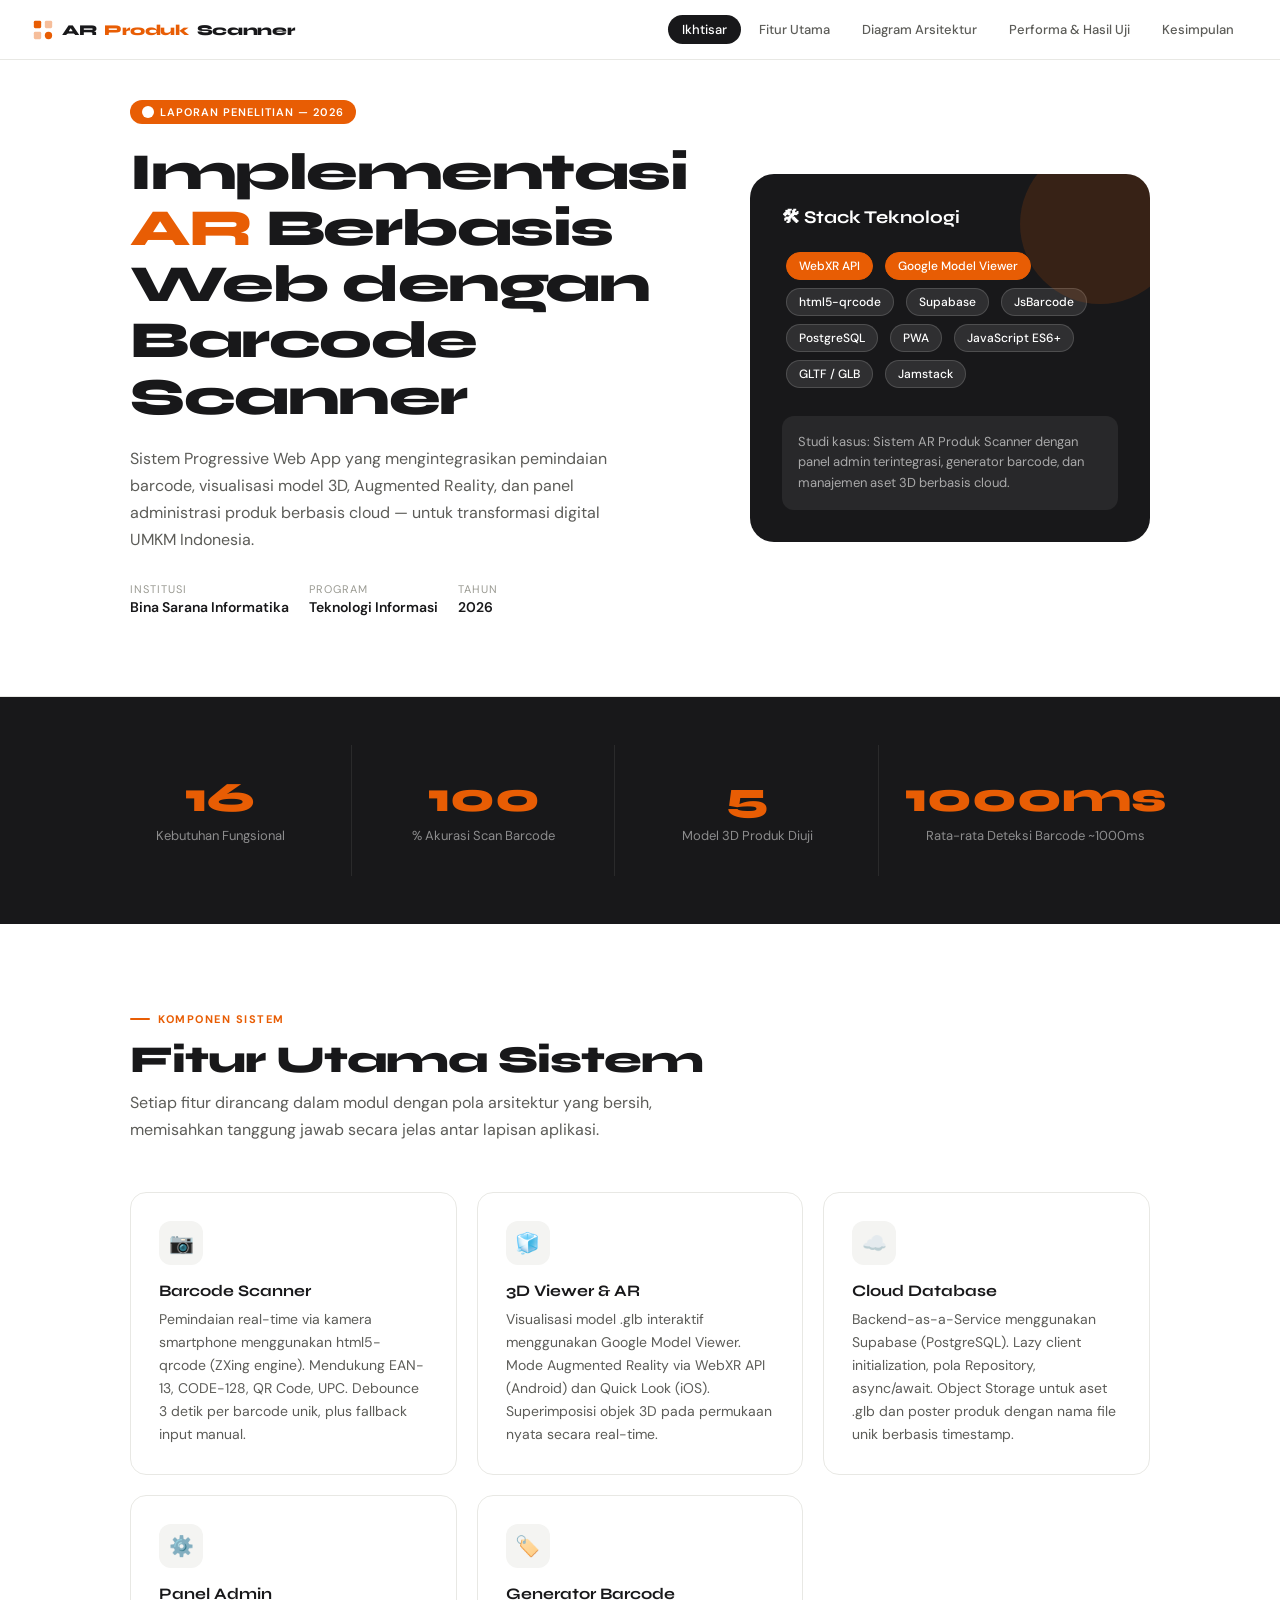
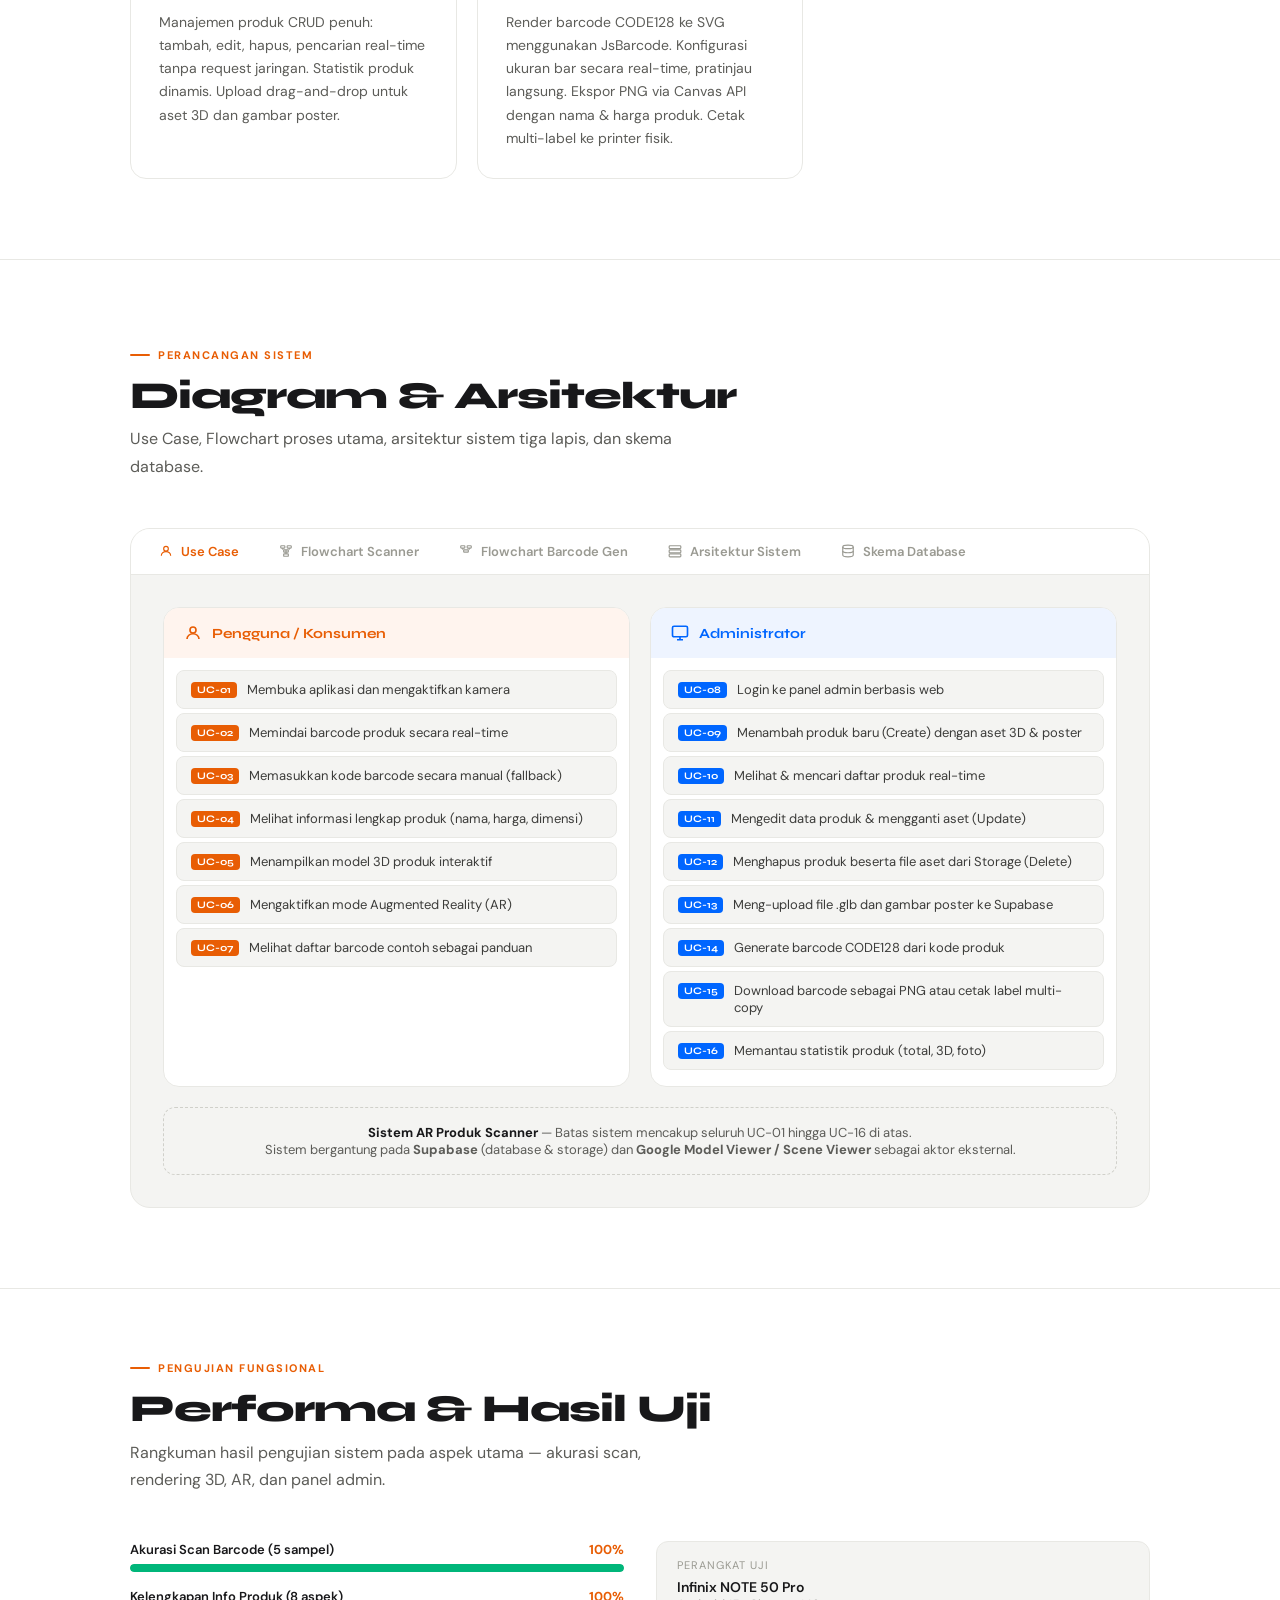
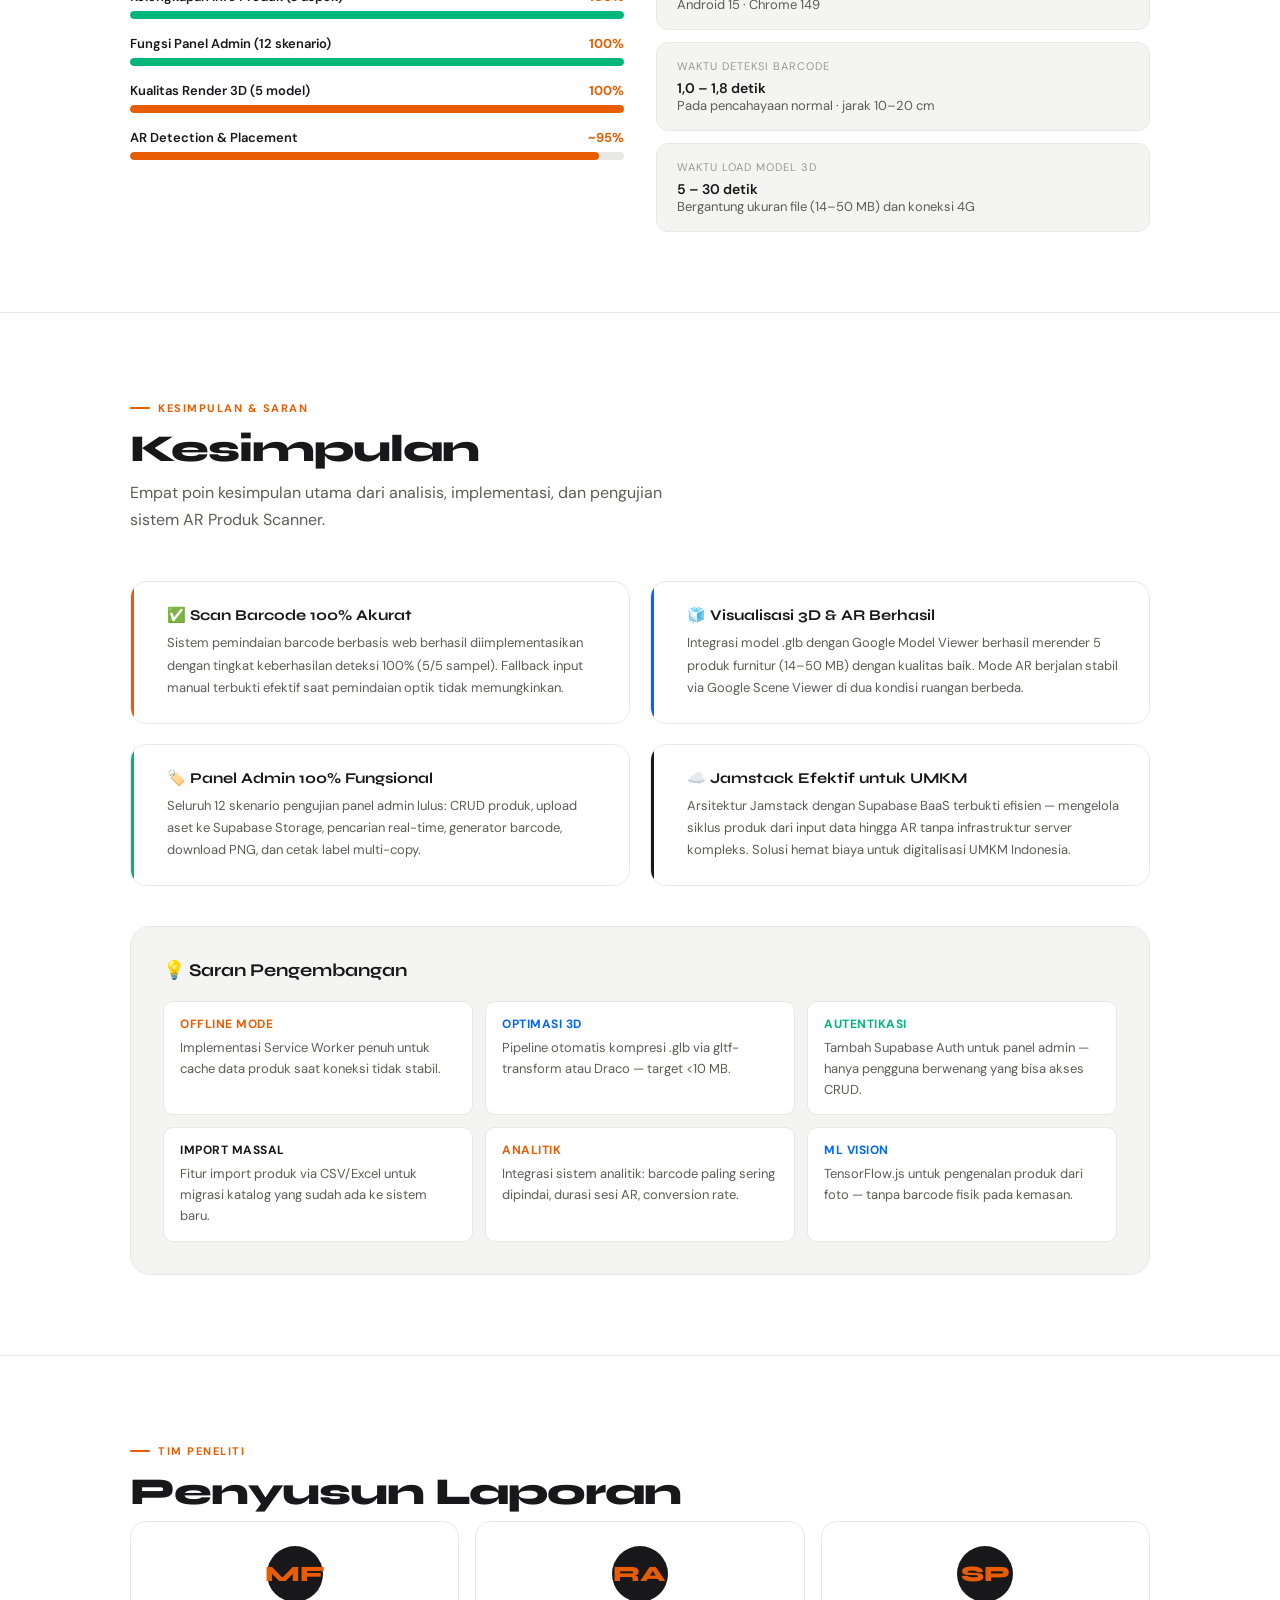
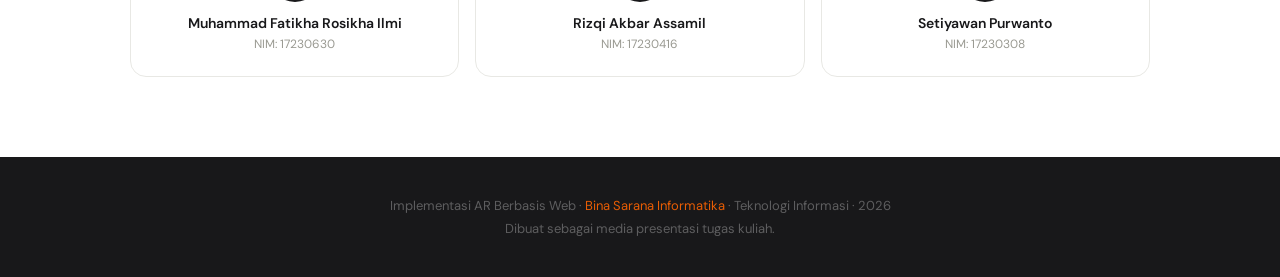
==== commit f5b83b3b: "Update ar-presentasi.html" ====
--- a/ARLabel/ar-presentasi.html
+++ b/ARLabel/ar-presentasi.html
@@ -643,7 +643,7 @@
 <section class="section" id="fiturutama">
   <div class="anim-in">
     <p class="section-label">Komponen Sistem</p>
-    <h2>6 Fitur Utama Sistem</h2>
+    <h2>Fitur Utama Sistem</h2>
     <p class="section-desc">Setiap fitur dirancang dalam modul dengan pola arsitektur yang bersih, memisahkan tanggung jawab secara jelas antar lapisan aplikasi.</p>
   </div>
   <div class="feature-grid anim-in">
@@ -671,11 +671,6 @@
       <div class="feature-icon">🏷️</div>
       <h4>Generator Barcode</h4>
       <p>Render barcode CODE128 ke SVG menggunakan JsBarcode. Konfigurasi ukuran bar secara real-time, pratinjau langsung. Ekspor PNG via Canvas API dengan nama & harga produk. Cetak multi-label ke printer fisik.</p>
-    </div>
-    <div class="feature-card">
-      <div class="feature-icon">📱</div>
-      <h4>Progressive Web App</h4>
-      <p>Instalasi ke homescreen tanpa app store. Mode offline parsial via Service Worker. Arsitektur Jamstack: distribusi statis via CDN (GitHub Pages / Netlify). Mandatory HTTPS untuk WebXR & kamera API.</p>
     </div>
   </div>
 </section>
